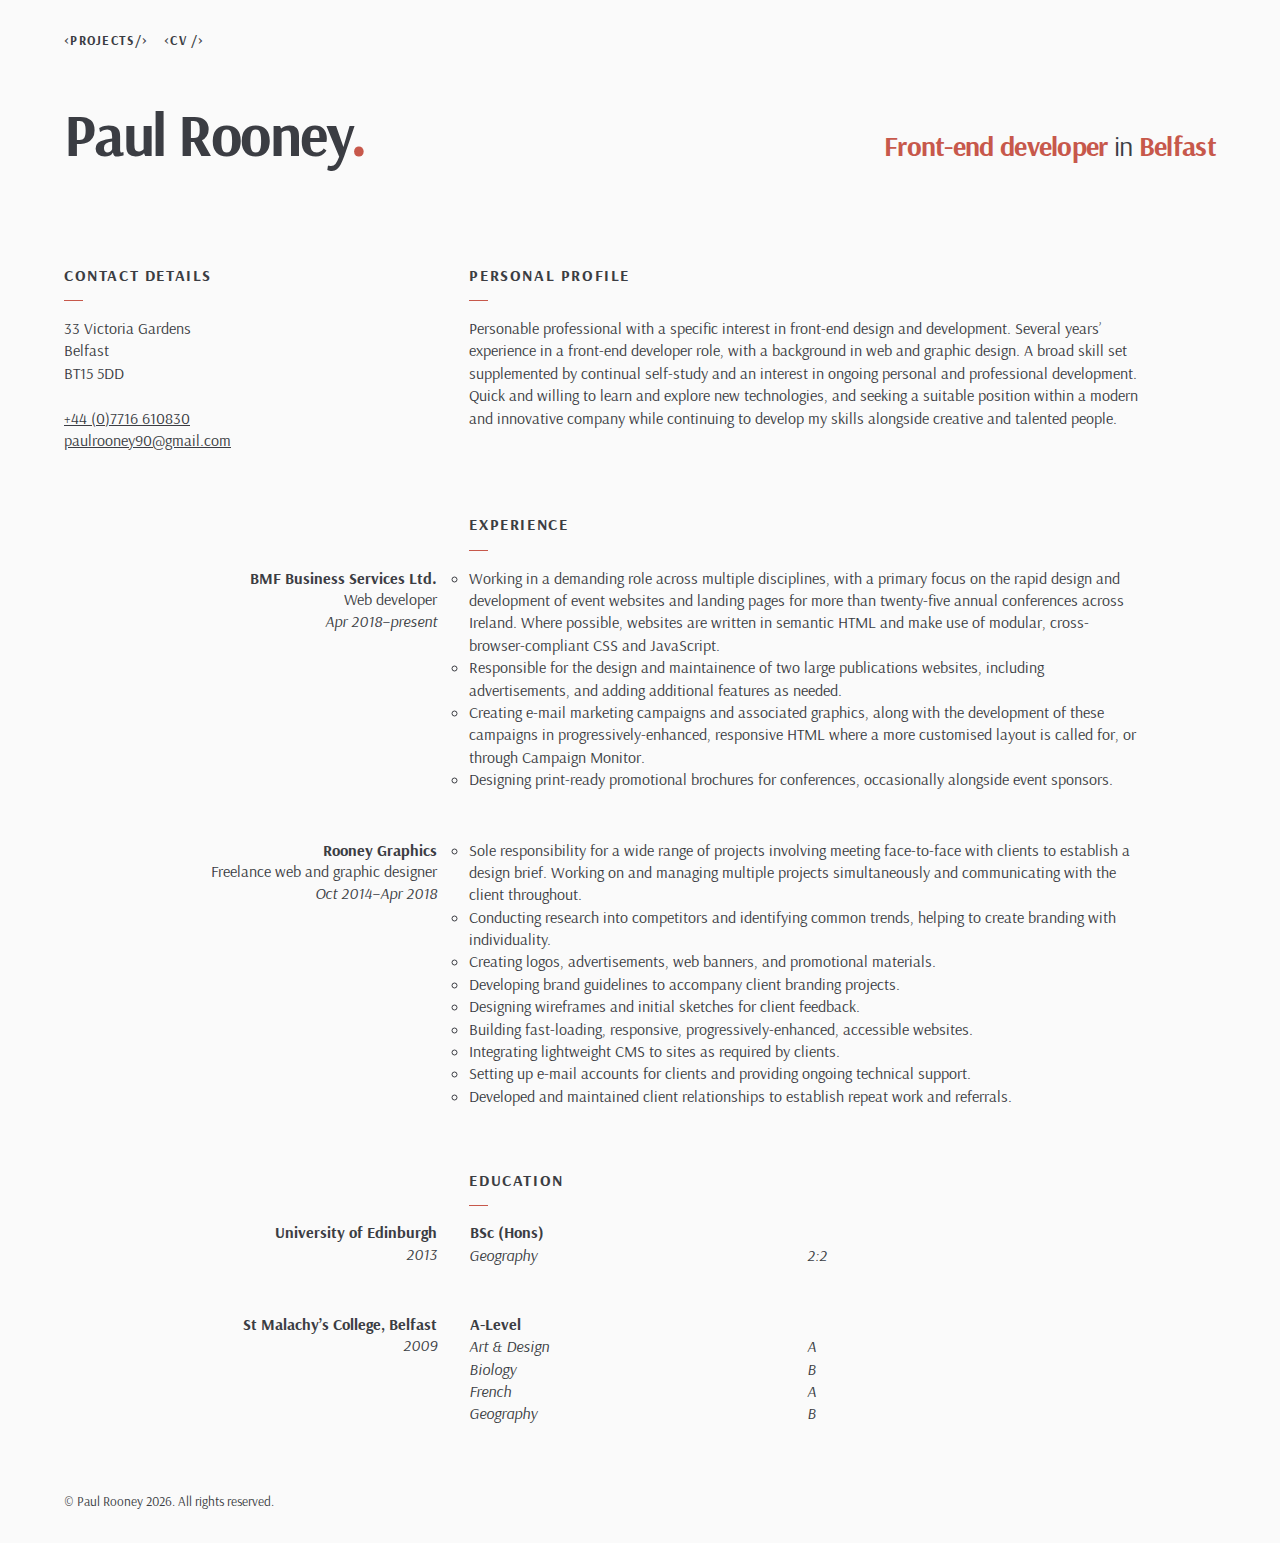
==== cv.html @ dd7710e9 "Edited nav links" ====
<!DOCTYPE html>
<html lang="en" class="no-js">
<head>
  <meta charset="UTF-8">
  <meta name="viewport" content="width=device-width">

  <title>CV &middot; Paul Rooney</title>

  <link rel="preconnect" href="https://fonts.googleapis.com">
  <link rel="preconnect" href="https://fonts.gstatic.com" crossorigin>
  <link href="https://fonts.googleapis.com/css2?family=Arsenal:ital,wght@0,400;0,700;1,400&display=swap" rel="stylesheet">
  <link rel="stylesheet" href="./typography.css">
  <link rel="stylesheet" href="./styles.css">

  <meta name="description" content="This is the personal website of Paul Rooney, a front-end web developer and designer based in Belfast, Northern Ireland">
  <link rel="canonical" href="https://www.paul-rooney.github.io/">

  <!-- <link rel="icon" href="/favicon.ico">
  <link rel="icon" href="/favicon.svg" type="image/svg+xml"> -->
  <meta name="theme-color" content="#C7584B" media="(prefers-color-scheme: light)">
  <meta name="theme-color" content="#D66B74" media="(prefers-color-scheme: dark)">
</head>

<body class="body">
  <nav class="nav">
    <ul class="nav__menu">
      <li class="nav__item">
        <a href="./" class="nav__link">&lt;projects/&gt;</a>
      </li>
      <!-- <li class="nav__item">
        <a href="./thoughts" class="nav__link">Thoughts</a>
      </li> -->
      <li class="nav__item">
        <a href="./cv" class="nav__link">&lt;cv /&gt;</a>
      </li>
    </ul>
  </nav>

  <header class="header">
    <h1 class="page__heading">Paul Rooney</h1>
    <h2 class="page__subheading">
      <span class="page__subheading__highlight">Front-end developer</span> in <span class="page__subheading__highlight">Belfast</span>
    </h2>
  </header>

  <main class="main">
    <section id="contact" class="section">
      <h2 class="section__heading">Contact details</h2>
      <address class="">
        33 Victoria Gardens<br>
        Belfast<br>
        BT15 5DD<br>
        <br>
        <a href="tel:00447716610830">+44 (0)7716 610830</a><br>
        <a href="mailto:paulrooney90@gmail.com?subject=You&rsquo;re%20hired!">paulrooney90@gmail.com</a>
      </address>
    </section>



    <section id="profile" class="section">
      <h2 class="section__heading">Personal profile</h2>
      <p class="">Personable professional with a specific interest in front-end design and development. Several years’ experience in a front-end developer role, with a background in web and graphic design. A broad skill set supplemented by continual self-study and an interest in ongoing personal and professional development. Quick and willing to learn and explore new technologies, and seeking a suitable position within a modern and innovative company while continuing to develop my skills alongside creative and talented people.</p>
    </section>



    <section id="experience" class="section">
      <h2 class="section__heading">Experience</h2>
      <article class="section__content subsection">
        <header class="subsection__header">
          <h3 class="subsection__heading">BMF Business Services Ltd.</h3>
          <p>Web developer</p>
          <p><time>Apr 2018&ndash;present</time></p>
        </header>
        <main class="subsection__content">
          <ul>
            <li>Working in a demanding role across multiple disciplines, with a primary focus on the rapid design and development of event websites and landing pages for more than twenty-five annual conferences across Ireland. Where possible, websites are written in semantic HTML and make use of modular, cross-browser-compliant CSS and JavaScript.</li>
            <li>Responsible for the design and maintainence of two large publications websites, including advertisements, and adding additional features as needed.</li>
            <li>Creating e-mail marketing campaigns and associated graphics, along with the development of these campaigns in progressively-enhanced, responsive HTML where a more customised layout is called for, or through Campaign Monitor.</li>
            <li>Designing print-ready promotional brochures for conferences, occasionally alongside event sponsors.</li>
          </ul>
        </main>
      </article>

      <article class="section__content subsection">
        <header class="subsection__header">
          <h3 class="subsection__heading">Rooney Graphics</h3>
          <p>Freelance web and graphic designer</p>
          <p><time>Oct 2014&ndash;Apr 2018</time></p>
        </header>
        <main class="subsection__content">
          <ul>
            <li>Sole responsibility for a wide range of projects involving meeting face-to-face with clients to establish a design brief. Working on and managing multiple projects simultaneously and communicating with the client throughout.</li>
            <li>Conducting research into competitors and identifying common trends, helping to create branding with individuality.</li>
            <li>Creating logos, advertisements, web banners, and promotional materials.</li>
            <li>Developing brand guidelines to accompany client branding projects.</li>
            <li>Designing wireframes and initial sketches for client feedback.</li>
            <li>Building fast-loading, responsive, progressively-enhanced, accessible websites.</li>
            <li>Integrating lightweight CMS to sites as required by clients.</li>
            <li>Setting up e-mail accounts for clients and providing ongoing technical support.</li>
            <li>Developed and maintained client relationships to establish repeat work and referrals.</li>
          </ul>
        </main>
      </article>
    </section>



    <section id="education" class="section">
      <h2 class="section__heading">Education</h2>
      <article class="section__content subsection">
        <header class="subsection__header">
          <h3 class="subsection__heading">University of Edinburgh</h3>
          <p><time>2013</time></p>
        </header>
        <main class="subsection__content">
          <table class="table">
            <thead class="table__header">
              <tr>
                <th colspan="2" class="table__heading">BSc (Hons)</th>
              </tr>
            </thead>
            <tbody class="table__content">
              <tr>
                <td class="table__entry">Geography</td>
                <td class="table__entry">2:2</td>
              </tr>
            </tbody>
          </table>
        </main>
      </article>

      <article class="section__content subsection">
        <header class="subsection__header">
          <h3 class="subsection__heading">St Malachy’s College, Belfast</h3>
          <p><time>2009</time></p>
        </header>
        <main class="subsection__content">
          <table class="table">
            <thead class="table__header">
              <tr>
                <th colspan="2" class="table__heading">A-Level</th>
              </tr>
            </thead>
            <tbody class="table__content">
              <tr>
                <td class="table__entry">Art &amp; Design</td>
                <td class="table__entry">A</td>
              </tr>
              <tr>
                <td class="table__entry">Biology</td>
                <td class="table__entry">B</td>
              </tr>
              <tr>
                <td class="table__entry">French</td>
                <td class="table__entry">A</td>
              </tr>
              <tr>
                <td class="table__entry">Geography</td>
                <td class="table__entry">B</td>
              </tr>
            </tbody>
          </table>
        </main>
      </article>
    </section>
  </main>

  <footer class="footer">
    <p><small>&copy; Paul Rooney <span id="date"></span>. All rights reserved.</small></p>
  </footer>

  <script async>
    document.body.querySelector('#date').textContent = new Date().getFullYear();
  </script>
</body>
</html>
---- typography.css ----
h1,
h2,
h3,
h4 {
  line-height: 1.2;
  font-family: var(--font);
  margin: 0;
}

ul {
  list-style: circle;
  padding-left: 0;
  margin: 0;
}

p,
li {
  font-family: var(--font-body);
  font-size: 1rem;
  margin: 0;
  max-width: 75ch;
}

a {
  color: inherit;
}

  a:focus,
  a:hover {
    color: var(--color-accent);
  }

address {
  font-style: normal;
}

time {
  font-style: italic;
}



.page__heading {
  font-size: 3rem;
  letter-spacing: -.0375em;
  margin-top: 3rem;
  margin-bottom: 2rem;
}

  .page__heading::after {
    content: '.';
    color: var(--color-accent);
  }

  .page__subheading {
    font-size: 1.5rem;
    font-weight: normal;
    letter-spacing: -.025em;
  }

    .page__subheading__highlight {
      color: var(--color-accent);
      font-weight: bold;
    }

@media (min-width: 900px) {

    .subsection__header {
      text-align: right;
    }

}
---- styles.css ----
:root {
  --color-accent: #C7584B;
  --gap: 2rem;
}

*,
*::before,
*::after {
  box-sizing: border-box;
}

html:focus-within {
  scroll-behavior: smooth;
}

body {
  background-color: #FAFAFA;
  color: #3B3D43;
}

@media (prefers-color-scheme: dark) {

  body {
    --color-accent: #D66B74;
    background-color: #282C34;
    color: #A8AFBB;
  }
 
}

.body {
  display: grid;
  font-family: 'Arsenal', -apple-system, BlinkMacSystemFont, "Segoe UI", Roboto, Helvetica, Arial, sans-serif, "Apple Color Emoji", "Segoe UI Emoji", "Segoe UI Symbol";
  grid-template-columns: 1fr;
  grid-template-rows: min-content   /*  NAV   */
                      min-content   /* HEADER */
                      1fr           /*  MAIN  */
                      min-content;  /* FOOTER */
  line-height: 1.4;
  margin: 0;
  min-height: 100vh;
  text-rendering: optimizeLegibility;
}

  .nav,
  .header,
  .main,
  .footer {
    align-items: baseline;
    display: grid;
    grid-template-columns: minmax(var(--gap), 1fr)
                           minmax(min-content, 1200px)
                           minmax(var(--gap), 1fr);
  }

    .nav > *,
    .header > *,
    .main > *,
    .footer > * {
      grid-column: 2;
    }


  .footer > * {
    /* justify-self: end; */
    margin-top: 4rem;
    margin-bottom: 2rem;
    /* text-align: right; */
  }



  .nav {}

    .nav__menu {
      justify-content: flex-start;
      display: flex;
      list-style: none;
      margin-top: 2rem;
    }

      .nav__item {
        font-size: .8rem;
        font-weight: bold;
        letter-spacing: .1em;
        text-transform: uppercase;
      }

        .nav__item:not(:last-of-type) {
          margin-right: 1rem;
        }

          .nav__link {
            position: relative;
            text-decoration: none;
          }

            .nav__link::after {
              background-color: currentColor;
              content: '';
              height: 2px;
              position: absolute;
              top: calc(100% + 2px);
              left: 0;
              width: 100%;
              transform: scaleX(0);
            }

              .nav__link:focus::after,
              .nav__link:hover::after {
                transform: scaleX(1);
                transition: transform 125ms ease;
              }


  .section {}

    .section__heading {
      font-size: 1rem;
      letter-spacing: .1em;
      margin-top: 4rem;
      margin-bottom: 2rem;
      position: relative;
      text-transform: uppercase;
    }

      .section__heading::after {
        content: '';
        position: absolute;
        width: 5mm;
        height: 1px;
        background-color: var(--color-accent);
        bottom: -1em;
        left: 0;
      }

    .section__content {
      margin-top: 1rem;
    }



    .subsection {}

      .subsection__heading {
        font-size: 1rem;
        margin-top: 2rem;
      }

      .subsection__content {
        margin-top: 1rem;
      }

      .subsection + .subsection {
        margin-top: 3rem;
      }



  .table {
    max-width: 75ch;
    width: 100%;
    border-spacing: 0;
    border: none;
  }

    .table__header,
    .table__content {
      vertical-align: baseline;
    }

    .table__header {
      text-align: left;
    }

      .table__heading {
        line-height: 1.2;
      }

    .table__content {
      font-style: italic;
    }

      .table__entry {
        padding: 0;
        width: 50%;
      }



@media (min-width: 900px) {

  :root {
    --gap: 4rem;
  }

  .header {
    grid-template-columns: minmax(var(--gap), 1fr)
                           minmax(min-content, 600px)
                           minmax(min-content, 600px)
                           minmax(var(--gap), 1fr);
  }

    .page__heading {
      font-size: 60px;
      grid-column: 2;
    }

      .page__subheading {
        margin-left: auto;
        font-size: 28px;
        grid-column: 3;
      }



  .section {
    display: grid;
    grid-column-gap: calc(var(--gap) / 2);
    grid-template-columns: 1fr 2fr;
  }

    .section__heading {
      grid-column: 2;
    }

    .section__content {
      grid-column: 1 / -1;

      align-items: baseline;
      display: grid;
      grid-column-gap: calc(var(--gap) / 2);
      grid-template-columns: 1fr 2fr;
      margin-top: 0;
    }



      .subsection__header {
        grid-column: 1;
      }

        .subsection__heading {
          margin-top: 0;
        }

      .subsection__content {
        grid-column: 2;
        margin-top: 0;
      }



    .section#contact,
    .section#profile {
      grid-row: 1;
    }

      .section#contact > * {
        grid-column: 1;
      }

      .section#profile > *{
        grid-column: 2;
      }

}
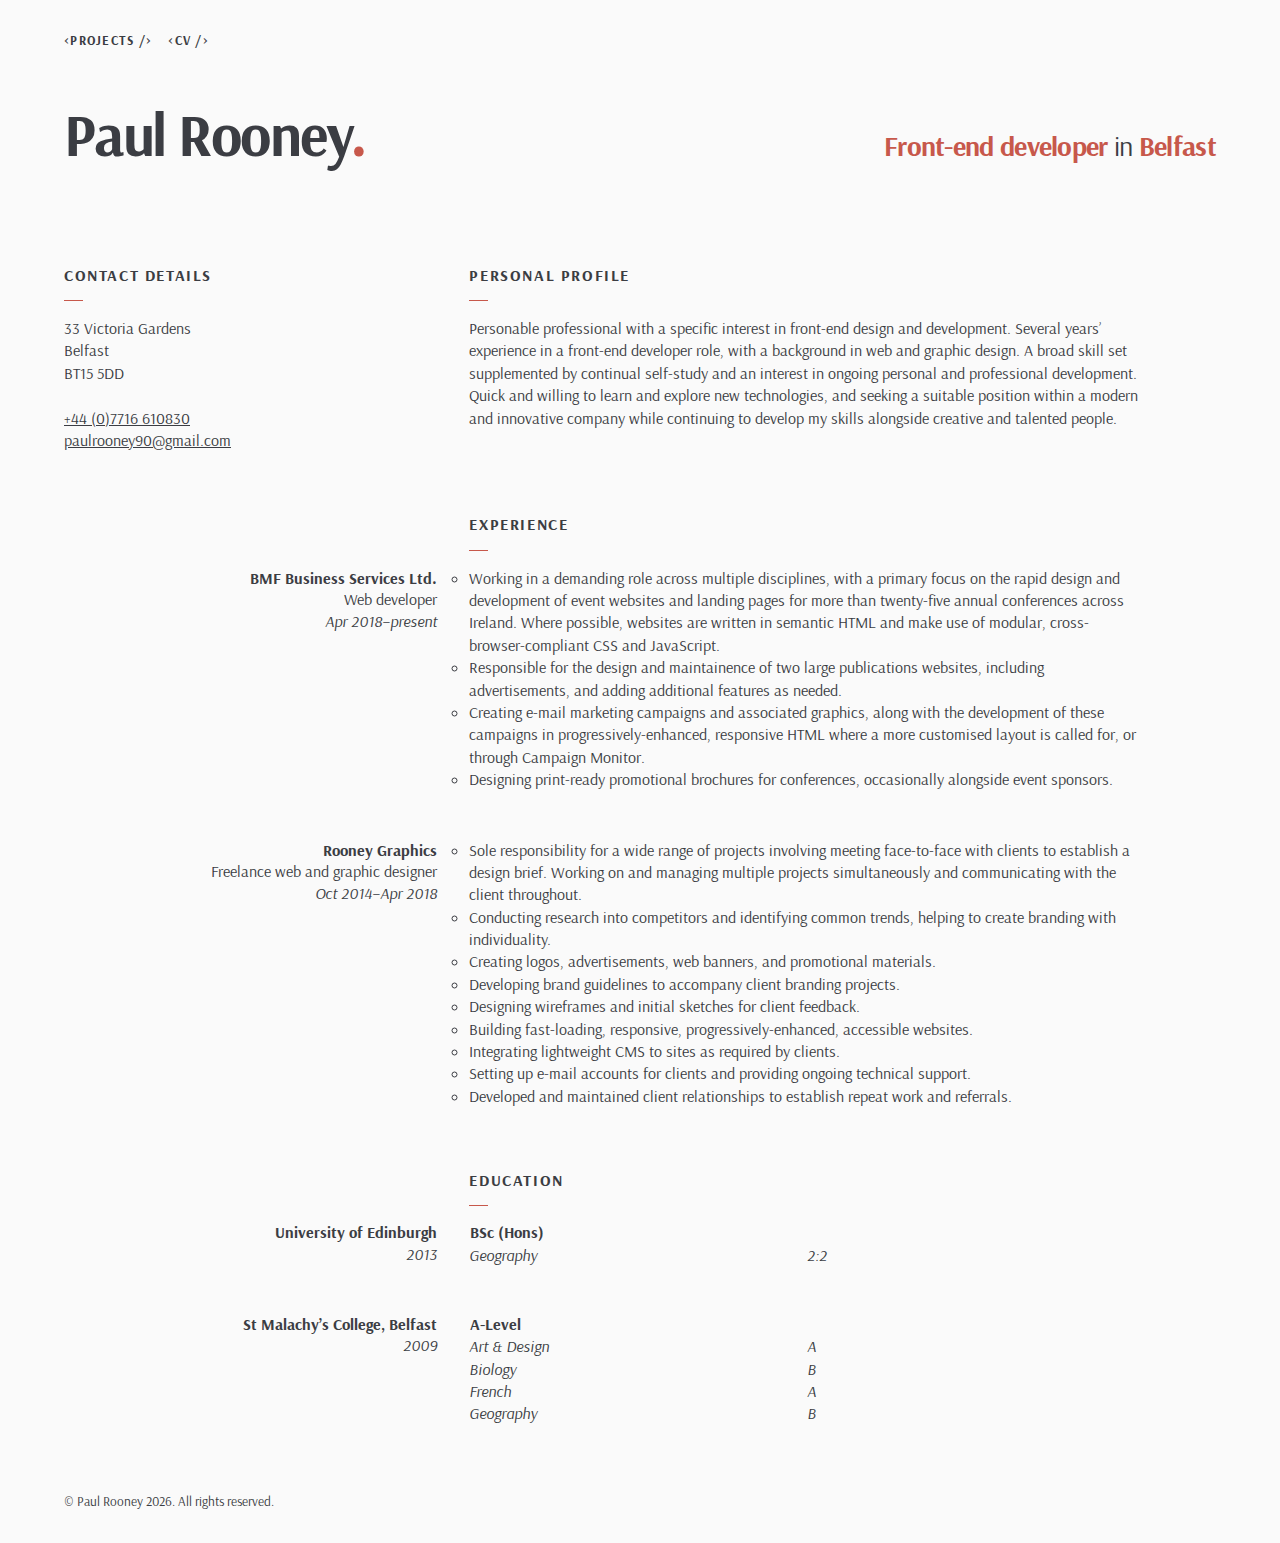
==== commit 61dbfc56: "Began addition of portfolio" ====
--- a/cv.html
+++ b/cv.html
@@ -25,7 +25,7 @@
   <nav class="nav">
     <ul class="nav__menu">
       <li class="nav__item">
-        <a href="./" class="nav__link">&lt;projects/&gt;</a>
+        <a href="./" class="nav__link">&lt;projects /&gt;</a>
       </li>
       <!-- <li class="nav__item">
         <a href="./thoughts" class="nav__link">Thoughts</a>
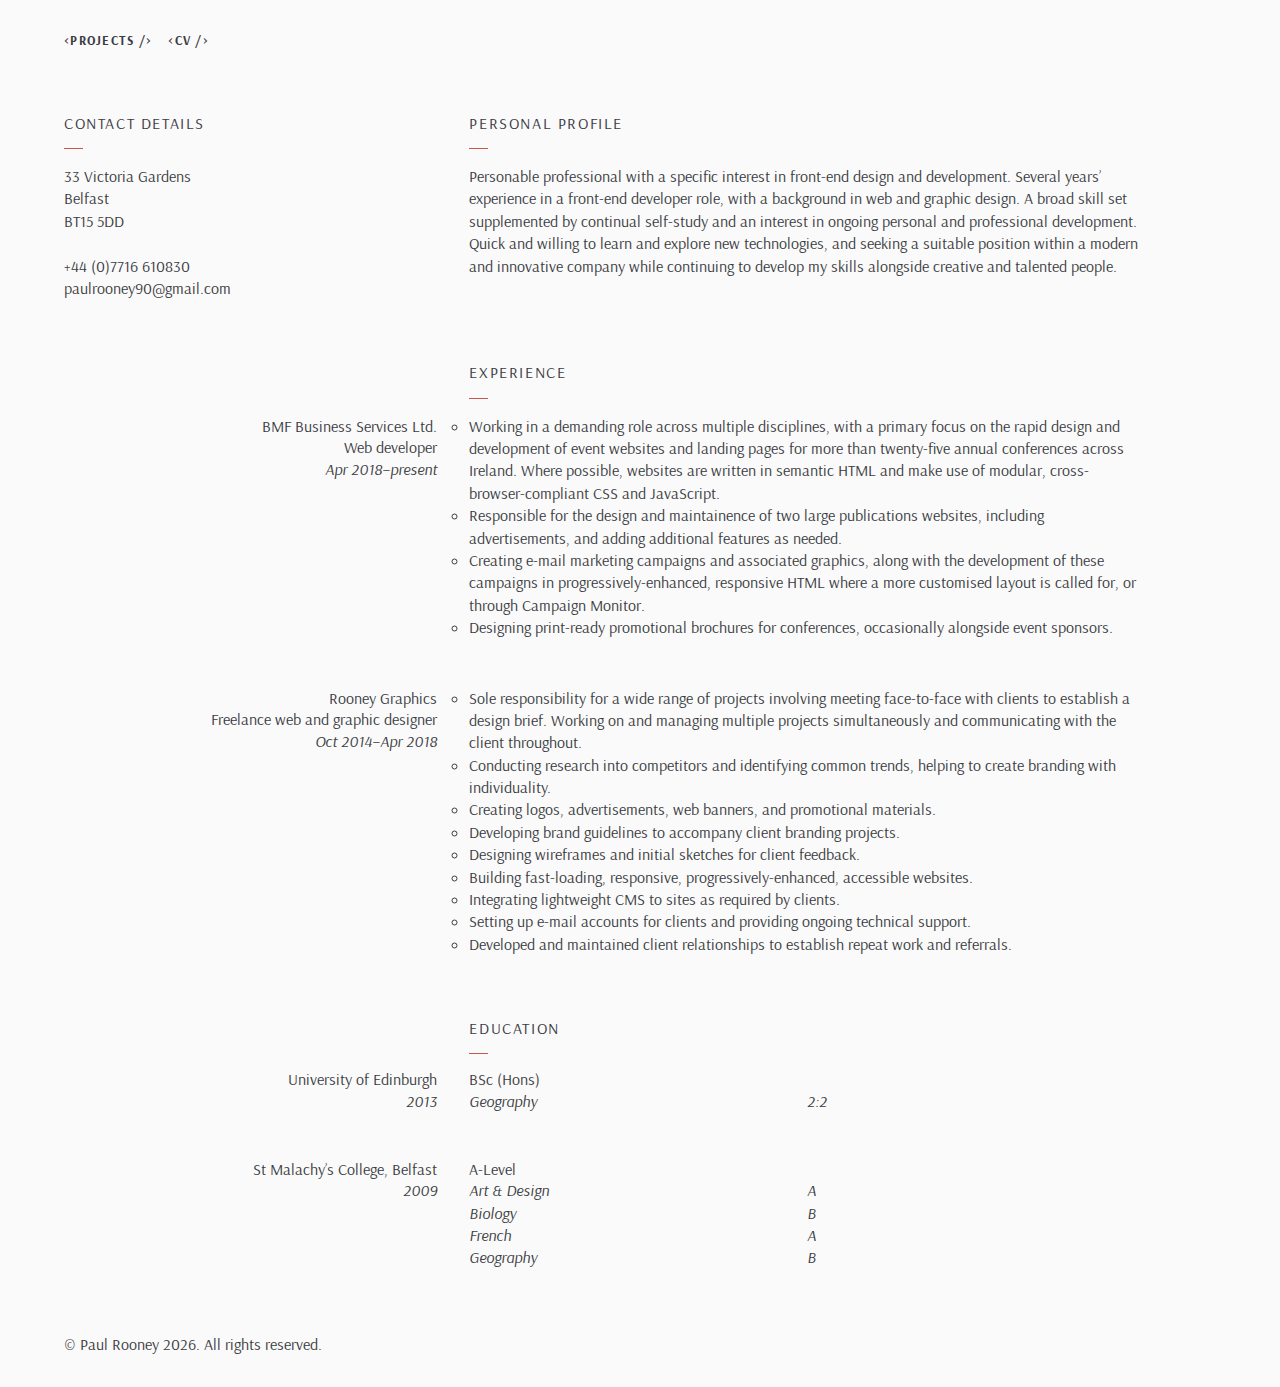
==== commit bbc6aed4: "Updated headers" ====
--- a/cv.html
+++ b/cv.html
@@ -9,6 +9,7 @@
   <link rel="preconnect" href="https://fonts.googleapis.com">
   <link rel="preconnect" href="https://fonts.gstatic.com" crossorigin>
   <link href="https://fonts.googleapis.com/css2?family=Arsenal:ital,wght@0,400;0,700;1,400&display=swap" rel="stylesheet">
+  <link rel="stylesheet" href="./reset.css">
   <link rel="stylesheet" href="./typography.css">
   <link rel="stylesheet" href="./styles.css">
 
@@ -37,10 +38,10 @@
   </nav>
 
   <header class="header">
-    <h1 class="page__heading">Paul Rooney</h1>
+    <!-- <h1 class="page__heading">Paul Rooney</h1>
     <h2 class="page__subheading">
       <span class="page__subheading__highlight">Front-end developer</span> in <span class="page__subheading__highlight">Belfast</span>
-    </h2>
+    </h2> -->
   </header>
 
   <main class="main">
--- a/styles.css
+++ b/styles.css
@@ -1,12 +1,6 @@
 :root {
   --color-accent: #C7584B;
   --gap: 2rem;
-}
-
-*,
-*::before,
-*::after {
-  box-sizing: border-box;
 }
 
 html:focus-within {
@@ -31,7 +25,7 @@
 
 .body {
   display: grid;
-  font-family: 'Arsenal', -apple-system, BlinkMacSystemFont, "Segoe UI", Roboto, Helvetica, Arial, sans-serif, "Apple Color Emoji", "Segoe UI Emoji", "Segoe UI Symbol";
+  font-family: 'Arsenal', -apple-system, BlinkMacSystemFont, 'Segoe UI', Roboto, Helvetica, Arial, sans-serif, 'Apple Color Emoji', 'Segoe UI Emoji', 'Segoe UI Symbol';
   grid-template-columns: 1fr;
   grid-template-rows: min-content   /*  NAV   */
                       min-content   /* HEADER */
@@ -60,7 +54,6 @@
     .footer > * {
       grid-column: 2;
     }
-
 
   .footer > * {
     /* justify-self: end; */
@@ -114,6 +107,7 @@
               }
 
 
+
   .section {}
 
     .section__heading {
@@ -152,6 +146,10 @@
         margin-top: 1rem;
       }
 
+      .subsection__content ul {
+        list-style-type: circle;
+      }
+
       .subsection + .subsection {
         margin-top: 3rem;
       }
@@ -189,6 +187,15 @@
 
 
 
+  .portfolio {
+
+  }
+    .portfolio ul {
+      list-style-type: none !important;
+    }
+
+
+
 @media (min-width: 900px) {
 
   :root {
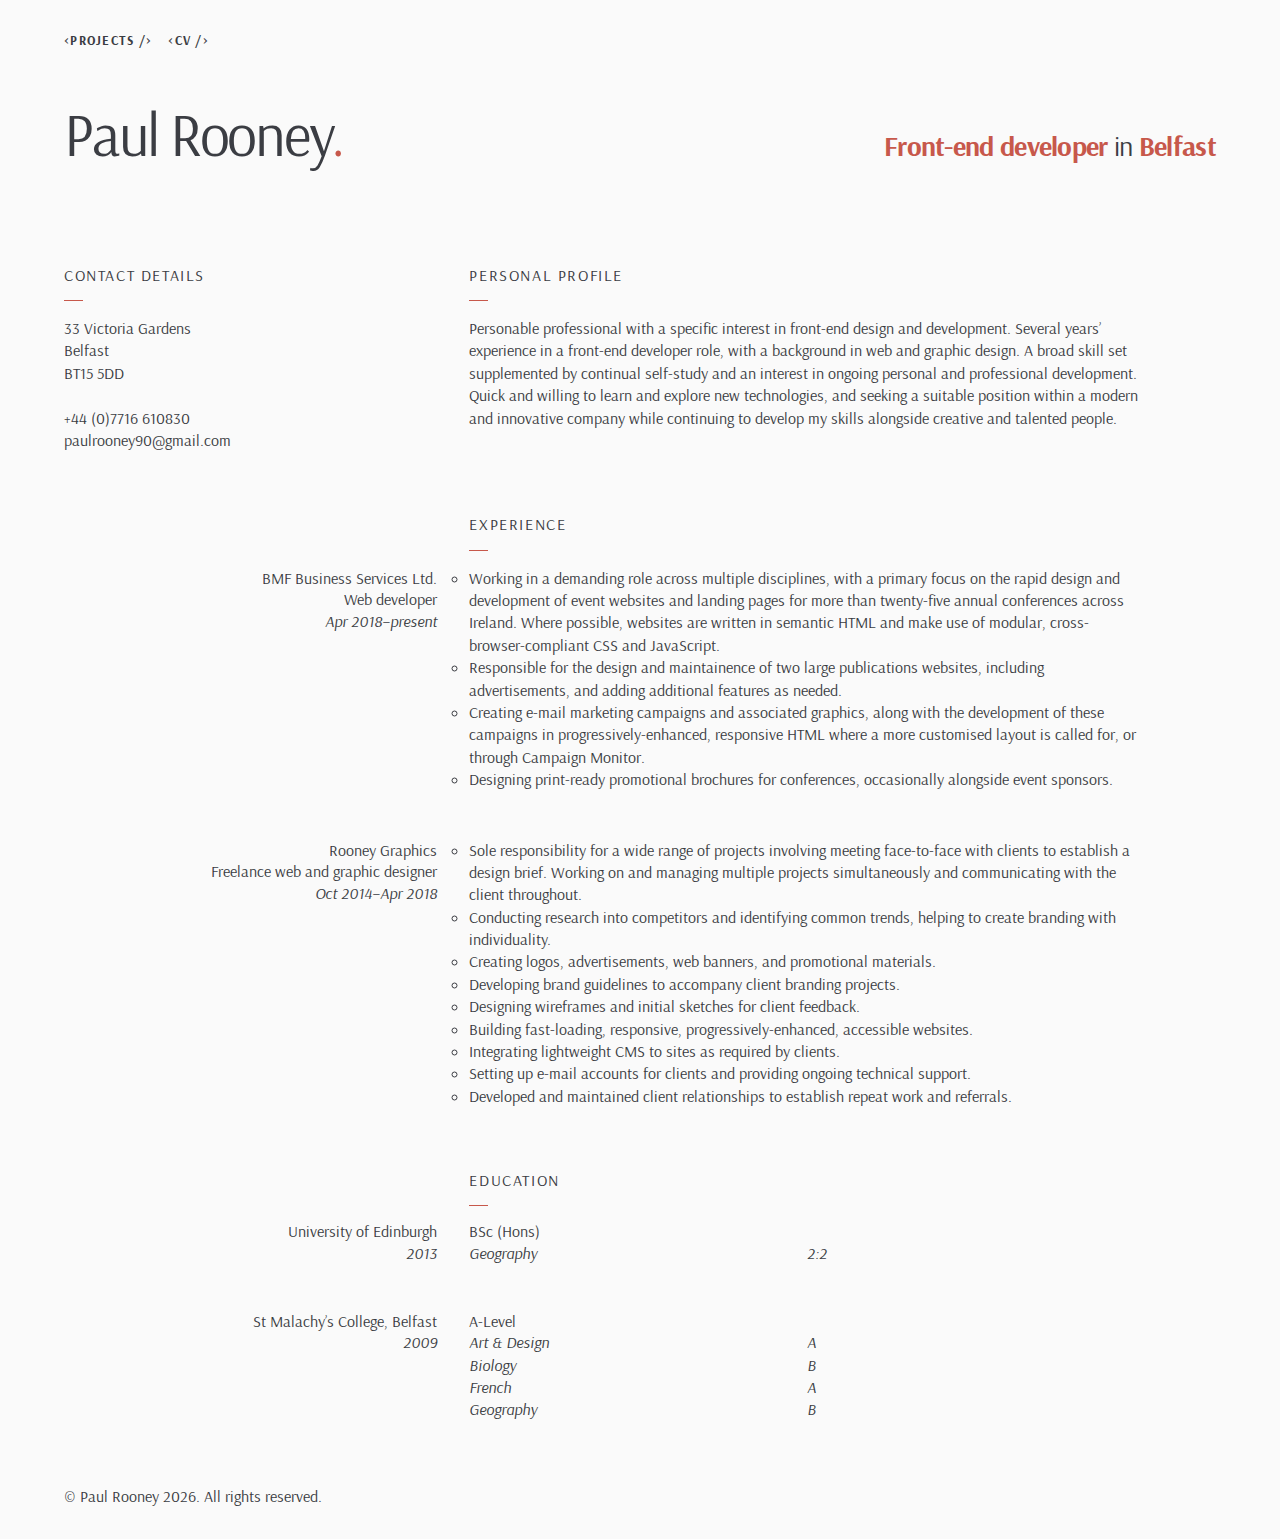
==== commit 3249ed40: "Updated type scale for index.html" ====
--- a/cv.html
+++ b/cv.html
@@ -28,9 +28,6 @@
       <li class="nav__item">
         <a href="./" class="nav__link">&lt;projects /&gt;</a>
       </li>
-      <!-- <li class="nav__item">
-        <a href="./thoughts" class="nav__link">Thoughts</a>
-      </li> -->
       <li class="nav__item">
         <a href="./cv" class="nav__link">&lt;cv /&gt;</a>
       </li>
@@ -38,10 +35,10 @@
   </nav>
 
   <header class="header">
-    <!-- <h1 class="page__heading">Paul Rooney</h1>
+    <h1 class="page__heading">Paul Rooney</h1>
     <h2 class="page__subheading">
       <span class="page__subheading__highlight">Front-end developer</span> in <span class="page__subheading__highlight">Belfast</span>
-    </h2> -->
+    </h2>
   </header>
 
   <main class="main">
@@ -75,7 +72,7 @@
           <p><time>Apr 2018&ndash;present</time></p>
         </header>
         <main class="subsection__content">
-          <ul>
+          <ul class="subsection__list">
             <li>Working in a demanding role across multiple disciplines, with a primary focus on the rapid design and development of event websites and landing pages for more than twenty-five annual conferences across Ireland. Where possible, websites are written in semantic HTML and make use of modular, cross-browser-compliant CSS and JavaScript.</li>
             <li>Responsible for the design and maintainence of two large publications websites, including advertisements, and adding additional features as needed.</li>
             <li>Creating e-mail marketing campaigns and associated graphics, along with the development of these campaigns in progressively-enhanced, responsive HTML where a more customised layout is called for, or through Campaign Monitor.</li>
@@ -91,7 +88,7 @@
           <p><time>Oct 2014&ndash;Apr 2018</time></p>
         </header>
         <main class="subsection__content">
-          <ul>
+          <ul class="subsection__list">
             <li>Sole responsibility for a wide range of projects involving meeting face-to-face with clients to establish a design brief. Working on and managing multiple projects simultaneously and communicating with the client throughout.</li>
             <li>Conducting research into competitors and identifying common trends, helping to create branding with individuality.</li>
             <li>Creating logos, advertisements, web banners, and promotional materials.</li>
--- a/typography.css
+++ b/typography.css
@@ -40,6 +40,76 @@
 
 
 
+.heading-1 {
+  font-weight: 300;
+  font-size: 102px;
+  letter-spacing: -1.5px;
+}
+.heading-2 {
+  font-weight: 300;
+  font-size: 64px;
+  letter-spacing: -0.5px;
+}
+.heading-3 {
+  font-weight: 400;
+  font-size: 51px;
+  letter-spacing: 0px;
+}
+.heading-4 {
+  font-weight: 400;
+  font-size: 36px;
+  letter-spacing: 0.25px;
+}
+.heading-5 {
+  font-weight: 400;
+  font-size: 25px;
+  letter-spacing: 0px;
+}
+.heading-6 {
+  font-weight: 500;
+  font-size: 21px;
+  letter-spacing: 0.15px;
+}
+.subtitle-1 {
+  font-weight: 400;
+  font-size: 17px;
+  letter-spacing: 0.15px;
+}
+.subtitle-2 {
+  font-weight: 500;
+  font-size: 15px;
+  letter-spacing: 0.1px;
+}
+.body-1 {
+  font-weight: 400;
+  font-size: 17px;
+  letter-spacing: 0.5px;
+}
+.body-2 {
+  font-weight: 400;
+  font-size: 15px;
+  letter-spacing: 0.25px;
+}
+.button {
+  font-weight: 500;
+  font-size: 15px;
+  letter-spacing: 1.25px;
+  text-transform: uppercase;
+}
+.caption {
+  font-weight: 400;
+  font-size: 13px;
+  letter-spacing: 0.4px;
+}
+.overline {
+  font-weight: 400;
+  font-size: 11px;
+  letter-spacing: 1.5px;
+  text-transform: uppercase;
+}
+
+
+
 .page__heading {
   font-size: 3rem;
   letter-spacing: -.0375em;
--- a/styles.css
+++ b/styles.css
@@ -89,6 +89,13 @@
             text-decoration: none;
           }
 
+          .nav__link--highlight {
+            font-family: 'Yellowtail', cursive;
+            letter-spacing: normal;
+            text-transform: none;
+            transform: rotateX(-2deg);
+          }
+
             .nav__link::after {
               background-color: currentColor;
               content: '';
@@ -146,7 +153,7 @@
         margin-top: 1rem;
       }
 
-      .subsection__content ul {
+      .subsection__list {
         list-style-type: circle;
       }
 
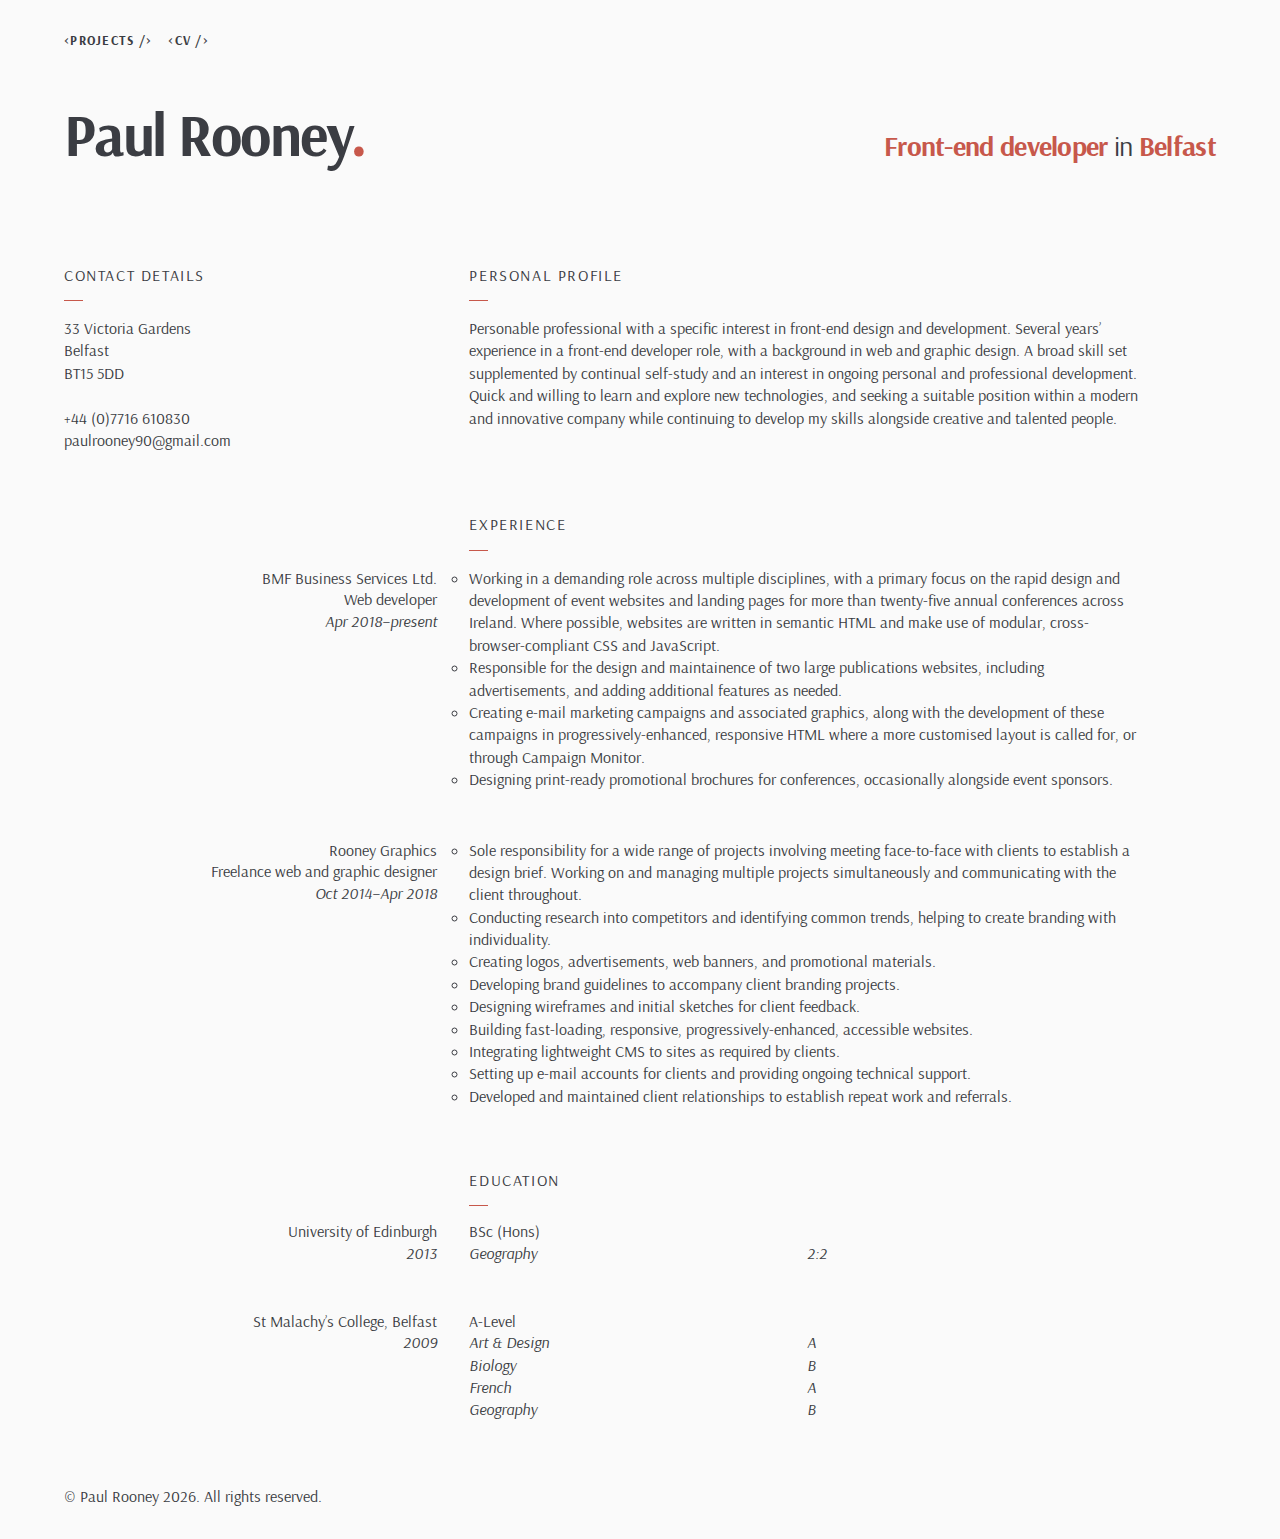
==== commit 9ffad34a: "Minor edits" ====
--- a/cv.html
+++ b/cv.html
@@ -58,7 +58,7 @@
 
     <section id="profile" class="section">
       <h2 class="section__heading">Personal profile</h2>
-      <p class="">Personable professional with a specific interest in front-end design and development. Several years’ experience in a front-end developer role, with a background in web and graphic design. A broad skill set supplemented by continual self-study and an interest in ongoing personal and professional development. Quick and willing to learn and explore new technologies, and seeking a suitable position within a modern and innovative company while continuing to develop my skills alongside creative and talented people.</p>
+      <p>Personable professional with a specific interest in front-end design and development. Several years’ experience in a front-end developer role, with a background in web and graphic design. A broad skill set supplemented by continual self-study and an interest in ongoing personal and professional development. Quick and willing to learn and explore new technologies, and seeking a suitable position within a modern and innovative company while continuing to develop my skills alongside creative and talented people.</p>
     </section>
 
 
--- a/typography.css
+++ b/typography.css
@@ -38,80 +38,14 @@
   font-style: italic;
 }
 
-
-
-.heading-1 {
-  font-weight: 300;
-  font-size: 102px;
-  letter-spacing: -1.5px;
+code,
+pre {
+  font-size: .8rem;
 }
-.heading-2 {
-  font-weight: 300;
-  font-size: 64px;
-  letter-spacing: -0.5px;
-}
-.heading-3 {
-  font-weight: 400;
-  font-size: 51px;
-  letter-spacing: 0px;
-}
-.heading-4 {
-  font-weight: 400;
-  font-size: 36px;
-  letter-spacing: 0.25px;
-}
-.heading-5 {
-  font-weight: 400;
-  font-size: 25px;
-  letter-spacing: 0px;
-}
-.heading-6 {
-  font-weight: 500;
-  font-size: 21px;
-  letter-spacing: 0.15px;
-}
-.subtitle-1 {
-  font-weight: 400;
-  font-size: 17px;
-  letter-spacing: 0.15px;
-}
-.subtitle-2 {
-  font-weight: 500;
-  font-size: 15px;
-  letter-spacing: 0.1px;
-}
-.body-1 {
-  font-weight: 400;
-  font-size: 17px;
-  letter-spacing: 0.5px;
-}
-.body-2 {
-  font-weight: 400;
-  font-size: 15px;
-  letter-spacing: 0.25px;
-}
-.button {
-  font-weight: 500;
-  font-size: 15px;
-  letter-spacing: 1.25px;
-  text-transform: uppercase;
-}
-.caption {
-  font-weight: 400;
-  font-size: 13px;
-  letter-spacing: 0.4px;
-}
-.overline {
-  font-weight: 400;
-  font-size: 11px;
-  letter-spacing: 1.5px;
-  text-transform: uppercase;
-}
-
-
 
 .page__heading {
   font-size: 3rem;
+  font-weight: bold;
   letter-spacing: -.0375em;
   margin-top: 3rem;
   margin-bottom: 2rem;
--- a/styles.css
+++ b/styles.css
@@ -195,10 +195,10 @@
 
 
   .portfolio {
-
-  }
-    .portfolio ul {
-      list-style-type: none !important;
+    list-style-type: none;
+  }
+    .portfolio__project {
+      
     }
 
 
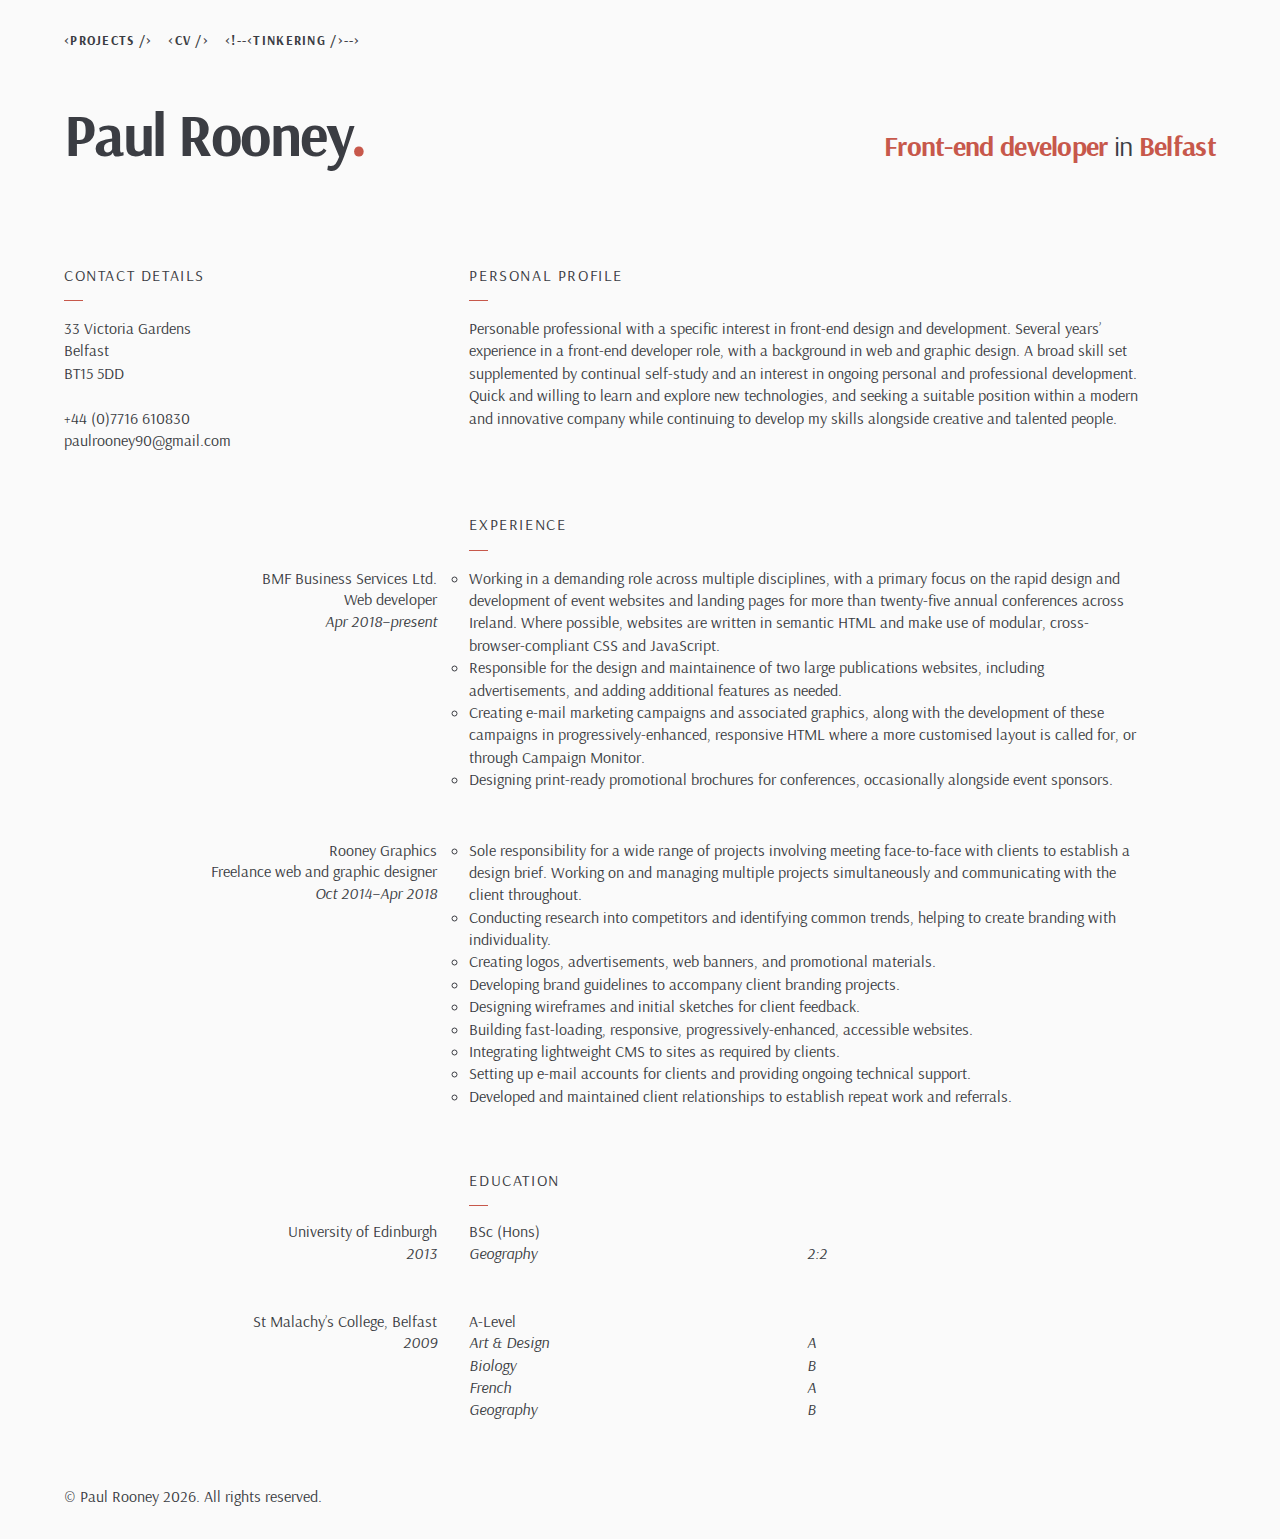
==== commit 72d95a2b: "Changed thoughts to tinkering and standardised nav across pages" ====
--- a/cv.html
+++ b/cv.html
@@ -8,7 +8,7 @@
 
   <link rel="preconnect" href="https://fonts.googleapis.com">
   <link rel="preconnect" href="https://fonts.gstatic.com" crossorigin>
-  <link href="https://fonts.googleapis.com/css2?family=Arsenal:ital,wght@0,400;0,700;1,400&display=swap" rel="stylesheet">
+  <link href="https://fonts.googleapis.com/css2?family=Arsenal:ital,wght@0,400;0,700;1,400;1,700&family=DM+Mono:wght@300&family=Share+Tech+Mono&display=swap" rel="stylesheet">
   <link rel="stylesheet" href="./reset.css">
   <link rel="stylesheet" href="./typography.css">
   <link rel="stylesheet" href="./styles.css">
@@ -30,6 +30,9 @@
       </li>
       <li class="nav__item">
         <a href="./cv" class="nav__link">&lt;cv /&gt;</a>
+      </li>
+      <li class="nav__item">
+        <a href="./tinkering" class="nav__link">&lt;!--&lt;tinkering /&gt;--&gt;</a>
       </li>
     </ul>
   </nav>
--- a/typography.css
+++ b/typography.css
@@ -40,7 +40,13 @@
 
 code,
 pre {
-  font-size: .8rem;
+  font-family: 'Share Tech Mono', monospace;
+  white-space: pre-wrap;
+}
+
+pre {
+  overflow-x: scroll;
+  width: 80ch;
 }
 
 .page__heading {
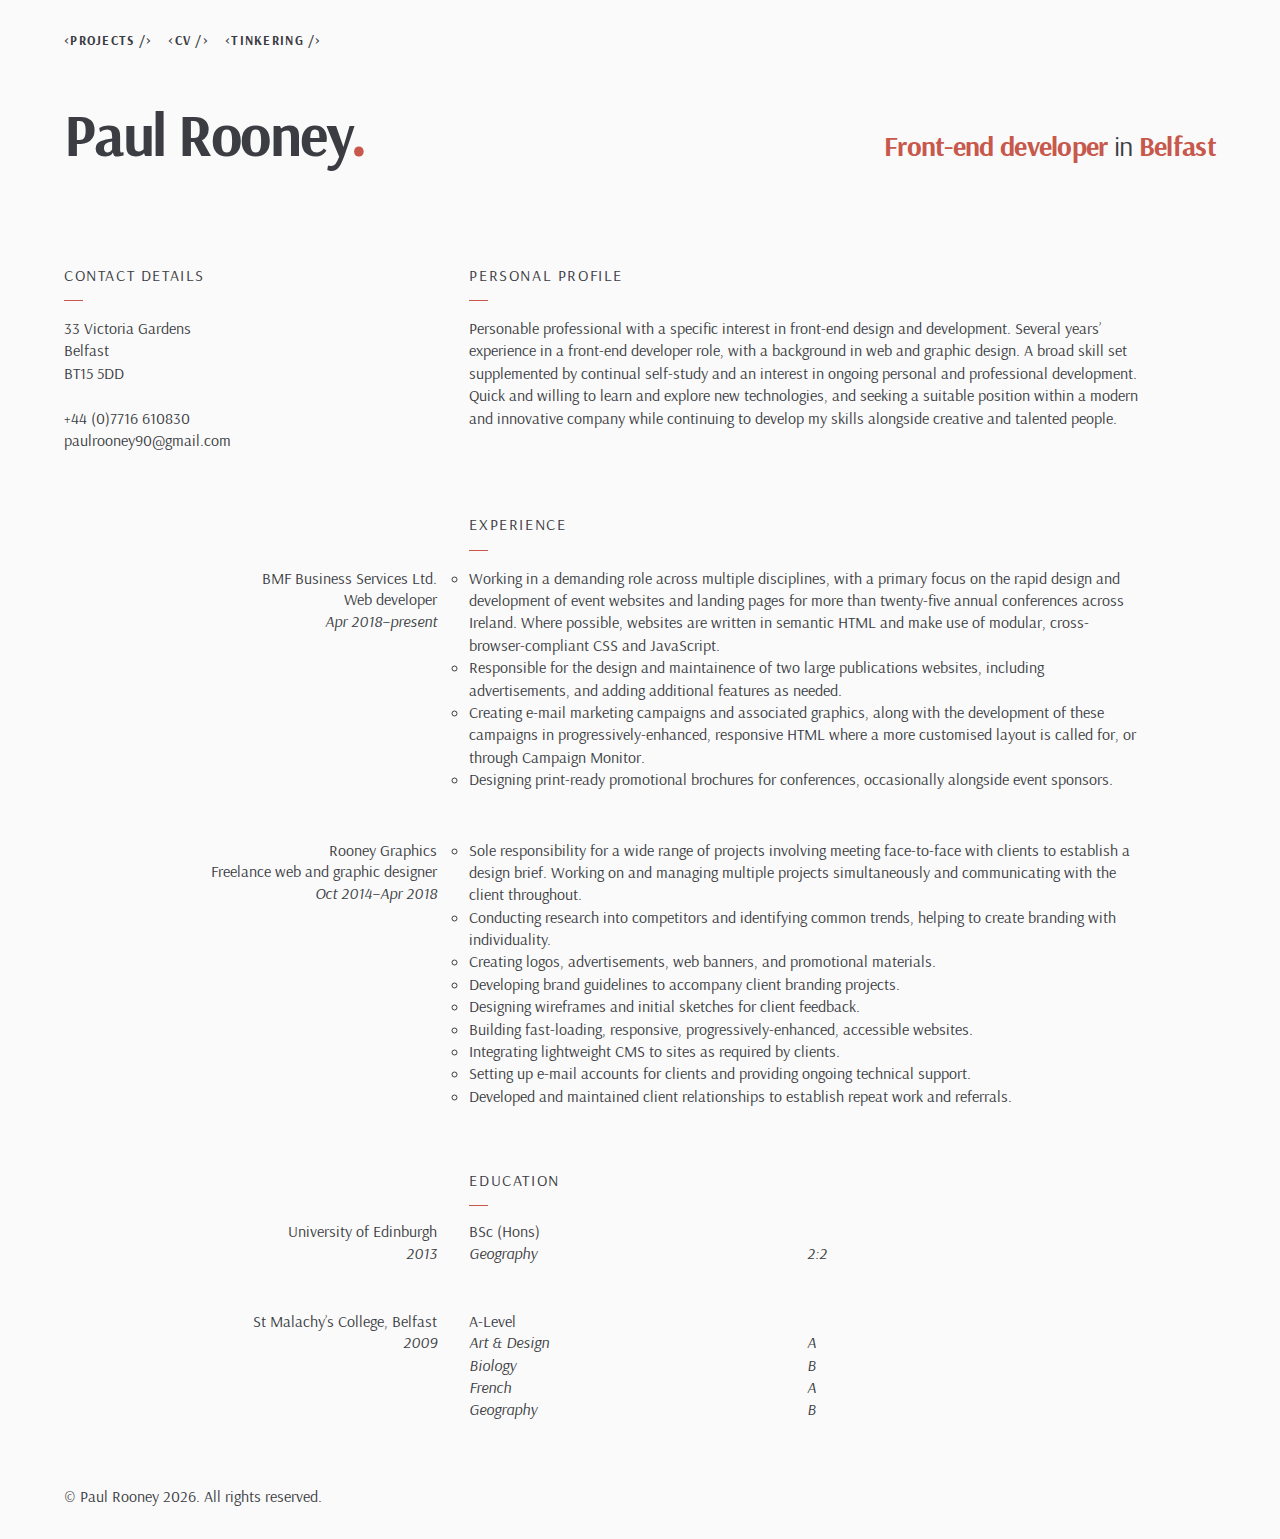
==== commit 6776774c: "Amended nav" ====
--- a/cv.html
+++ b/cv.html
@@ -32,7 +32,7 @@
         <a href="./cv" class="nav__link">&lt;cv /&gt;</a>
       </li>
       <li class="nav__item">
-        <a href="./tinkering" class="nav__link">&lt;!--&lt;tinkering /&gt;--&gt;</a>
+        <a href="./tinkering" class="nav__link">&lt;tinkering /&gt;</a>
       </li>
     </ul>
   </nav>
--- a/typography.css
+++ b/typography.css
@@ -40,7 +40,7 @@
 
 code,
 pre {
-  font-family: 'Share Tech Mono', monospace;
+  font-family: 'DM Mono', 'Share Tech Mono', monospace;
   white-space: pre-wrap;
 }
 
